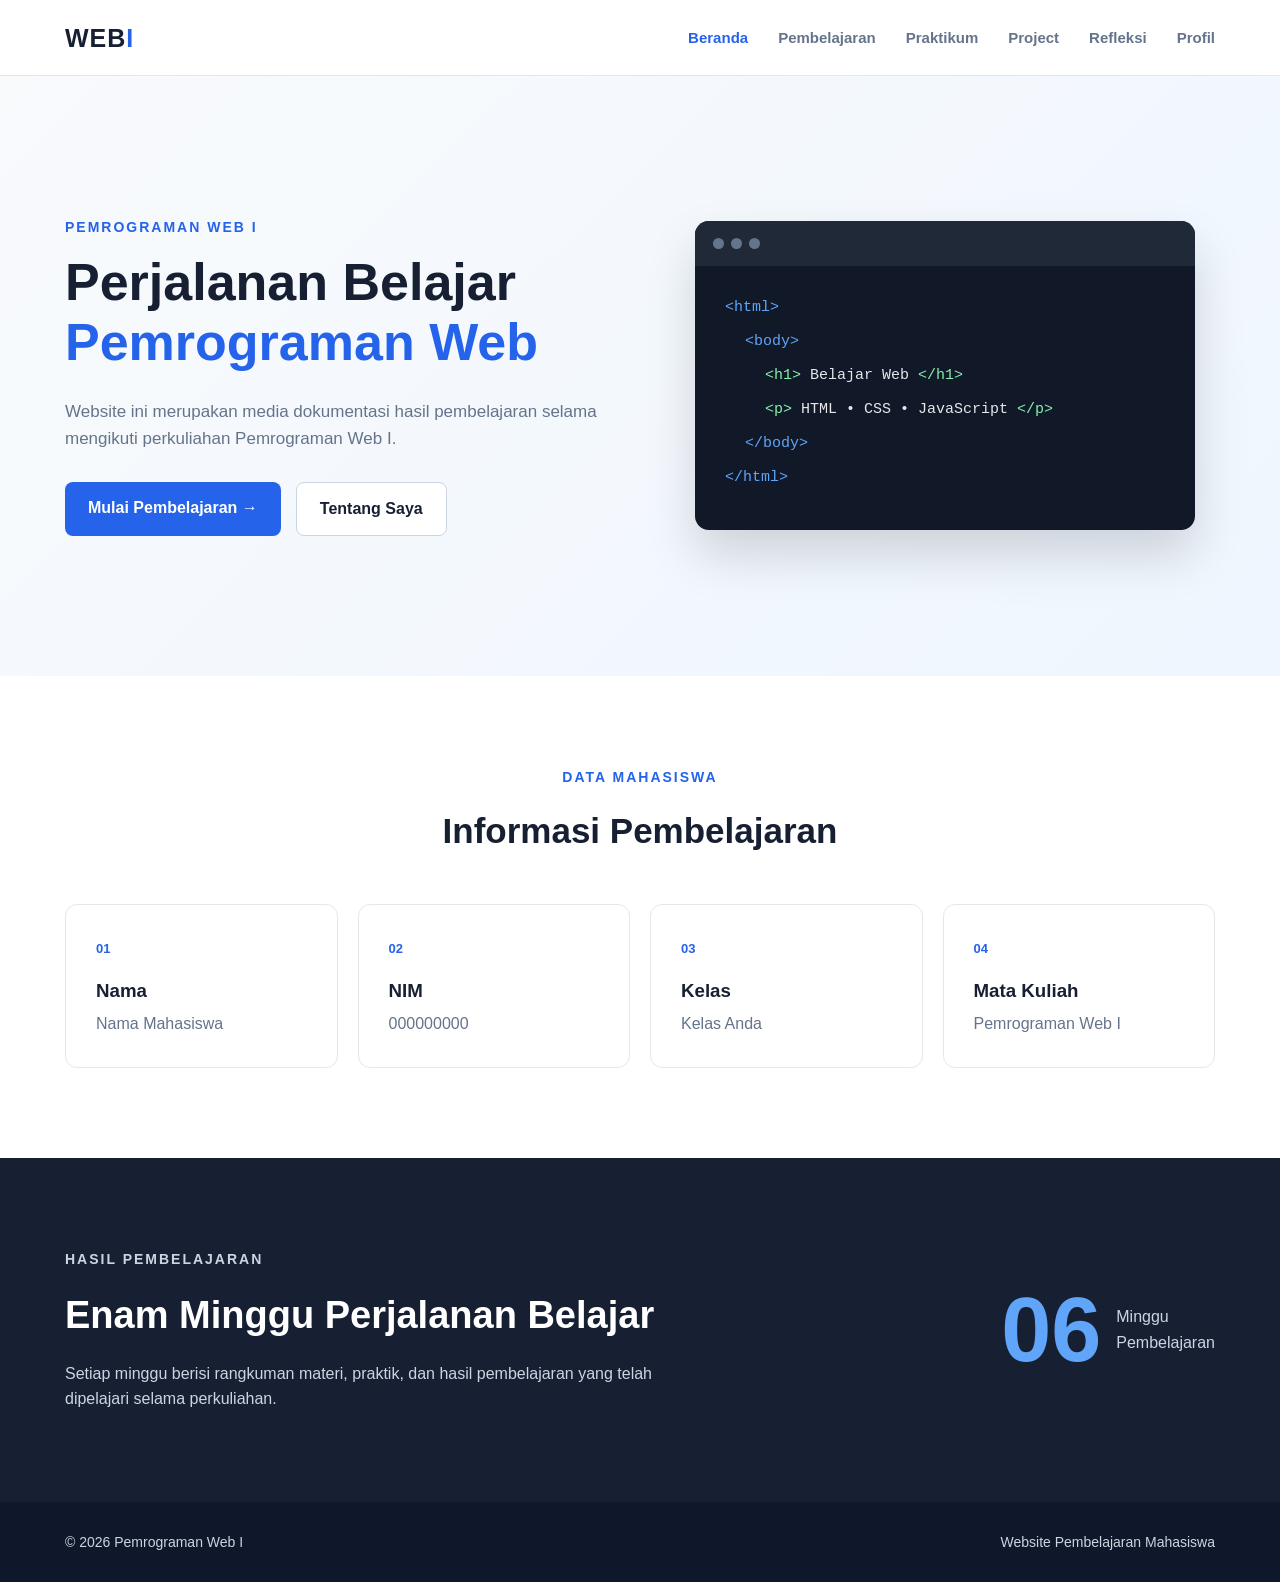
==== index.html @ 3faa7b65 "Add files via upload" ====
<!DOCTYPE html>
<html lang="id">
<head>
    <meta charset="UTF-8">
    <meta name="viewport" content="width=device-width, initial-scale=1.0">

    <title>Pemrograman Web I</title>

    <link rel="stylesheet" href="css/style.css">
</head>

<body>

    <!-- NAVBAR -->
    <header class="navbar">
        <div class="container nav-content">

            <a href="index.html" class="logo">
                WEB<span>I</span>
            </a>

            <nav class="nav-menu" id="navMenu">
                <a href="index.html" class="active">Beranda</a>
                <a href="pembelajaran.html">Pembelajaran</a>
                <a href="praktikum.html">Praktikum</a>
                <a href="project.html">Project</a>
                <a href="refleksi.html">Refleksi</a>
                <a href="profil.html">Profil</a>
            </nav>

            <button class="menu-toggle" id="menuToggle">
                ☰
            </button>

        </div>
    </header>


    <!-- HERO -->
    <main>

        <section class="hero">

            <div class="container hero-content">

                <div class="hero-text">

                    <p class="subtitle">
                        PEMROGRAMAN WEB I
                    </p>

                    <h1>
                        Perjalanan Belajar
                        <span>Pemrograman Web</span>
                    </h1>

                    <p class="hero-description">
                        Website ini merupakan media dokumentasi hasil
                        pembelajaran selama mengikuti perkuliahan
                        Pemrograman Web I.
                    </p>

                    <div class="hero-buttons">
                        <a href="pembelajaran.html" class="btn btn-primary">
                            Mulai Pembelajaran →
                        </a>

                        <a href="profil.html" class="btn btn-secondary">
                            Tentang Saya
                        </a>
                    </div>

                </div>


                <div class="hero-card">

                    <div class="code-window">

                        <div class="window-header">
                            <span></span>
                            <span></span>
                            <span></span>
                        </div>

                        <div class="code-content">

                            <p>
                                <span class="code-blue">&lt;html&gt;</span>
                            </p>

                            <p class="indent">
                                <span class="code-blue">&lt;body&gt;</span>
                            </p>

                            <p class="indent-2">
                                <span class="code-green">
                                    &lt;h1&gt;
                                </span>
                                Belajar Web
                                <span class="code-green">
                                    &lt;/h1&gt;
                                </span>
                            </p>

                            <p class="indent-2">
                                <span class="code-green">
                                    &lt;p&gt;
                                </span>
                                HTML • CSS • JavaScript
                                <span class="code-green">
                                    &lt;/p&gt;
                                </span>
                            </p>

                            <p class="indent">
                                <span class="code-blue">
                                    &lt;/body&gt;
                                </span>
                            </p>

                            <p>
                                <span class="code-blue">
                                    &lt;/html&gt;
                                </span>
                            </p>

                        </div>

                    </div>

                </div>

            </div>

        </section>


        <!-- IDENTITAS -->
        <section class="identity">

            <div class="container">

                <div class="section-title">
                    <p class="subtitle">DATA MAHASISWA</p>

                    <h2>
                        Informasi Pembelajaran
                    </h2>
                </div>


                <div class="identity-grid">

                    <div class="info-card">
                        <span class="info-number">01</span>

                        <h3>Nama</h3>

                        <p>
                            Nama Mahasiswa
                        </p>
                    </div>


                    <div class="info-card">
                        <span class="info-number">02</span>

                        <h3>NIM</h3>

                        <p>
                            000000000
                        </p>
                    </div>


                    <div class="info-card">
                        <span class="info-number">03</span>

                        <h3>Kelas</h3>

                        <p>
                            Kelas Anda
                        </p>
                    </div>


                    <div class="info-card">
                        <span class="info-number">04</span>

                        <h3>Mata Kuliah</h3>

                        <p>
                            Pemrograman Web I
                        </p>
                    </div>

                </div>

            </div>

        </section>


        <!-- RINGKASAN -->
        <section class="overview">

            <div class="container overview-content">

                <div>
                    <p class="subtitle">
                        HASIL PEMBELAJARAN
                    </p>

                    <h2>
                        Enam Minggu Perjalanan Belajar
                    </h2>

                    <p>
                        Setiap minggu berisi rangkuman materi,
                        praktik, dan hasil pembelajaran yang telah
                        dipelajari selama perkuliahan.
                    </p>
                </div>


                <div class="week-number">

                    <strong>06</strong>

                    <span>
                        Minggu<br>
                        Pembelajaran
                    </span>

                </div>

            </div>

        </section>

    </main>


    <!-- FOOTER -->
    <footer>

        <div class="container footer-content">

            <p>
                © 2026 Pemrograman Web I
            </p>

            <p>
                Website Pembelajaran Mahasiswa
            </p>

        </div>

    </footer>


    <script src="js/script.js"></script>

</body>
</html>
---- css/style.css ----
/* =========================
   RESET
========================= */

* {
    margin: 0;
    padding: 0;
    box-sizing: border-box;
}

html {
    scroll-behavior: smooth;
}

body {
    font-family: Arial, Helvetica, sans-serif;
    background: #f8fafc;
    color: #172033;
    line-height: 1.6;
}

a {
    text-decoration: none;
    color: inherit;
}

.container {
    width: 90%;
    max-width: 1150px;
    margin: auto;
}


/* =========================
   NAVBAR
========================= */

.navbar {
    background: white;
    border-bottom: 1px solid #e5e7eb;
    position: sticky;
    top: 0;
    z-index: 1000;
}

.nav-content {
    height: 75px;
    display: flex;
    align-items: center;
    justify-content: space-between;
}

.logo {
    font-size: 25px;
    font-weight: bold;
    letter-spacing: 1px;
}

.logo span {
    color: #2563eb;
}

.nav-menu {
    display: flex;
    gap: 30px;
    align-items: center;
}

.nav-menu a {
    font-size: 15px;
    font-weight: 600;
    color: #64748b;
    transition: 0.3s;
}

.nav-menu a:hover,
.nav-menu a.active {
    color: #2563eb;
}

.menu-toggle {
    display: none;
    border: none;
    background: none;
    font-size: 28px;
    cursor: pointer;
}


/* =========================
   HERO
========================= */

.hero {
    min-height: 600px;
    display: flex;
    align-items: center;
    background: linear-gradient(
        135deg,
        #f8fafc,
        #eff6ff
    );
}

.hero-content {
    display: grid;
    grid-template-columns: 1fr 1fr;
    gap: 70px;
    align-items: center;
}

.subtitle {
    color: #2563eb;
    font-size: 14px;
    font-weight: bold;
    letter-spacing: 2px;
    margin-bottom: 15px;
}

.hero h1 {
    font-size: 52px;
    line-height: 1.15;
    margin-bottom: 25px;
}

.hero h1 span {
    display: block;
    color: #2563eb;
}

.hero-description {
    max-width: 550px;
    color: #64748b;
    font-size: 17px;
    margin-bottom: 30px;
}

.hero-buttons {
    display: flex;
    gap: 15px;
}

.btn {
    padding: 13px 23px;
    border-radius: 8px;
    font-weight: bold;
    display: inline-block;
    transition: 0.3s;
}

.btn-primary {
    background: #2563eb;
    color: white;
}

.btn-primary:hover {
    background: #1d4ed8;
    transform: translateY(-2px);
}

.btn-secondary {
    border: 1px solid #cbd5e1;
    background: white;
}

.btn-secondary:hover {
    border-color: #2563eb;
    color: #2563eb;
}


/* =========================
   CODE CARD
========================= */

.hero-card {
    display: flex;
    justify-content: center;
}

.code-window {
    width: 100%;
    max-width: 500px;
    background: #111827;
    border-radius: 14px;
    overflow: hidden;
    box-shadow: 0 25px 50px rgba(0,0,0,0.15);
}

.window-header {
    height: 45px;
    display: flex;
    align-items: center;
    gap: 7px;
    padding-left: 18px;
    background: #1f2937;
}

.window-header span {
    width: 11px;
    height: 11px;
    border-radius: 50%;
    background: #64748b;
}

.code-content {
    padding: 30px;
    color: #e5e7eb;
    font-family: monospace;
    font-size: 15px;
}

.code-content p {
    margin-bottom: 10px;
}

.indent {
    padding-left: 20px;
}

.indent-2 {
    padding-left: 40px;
}

.code-blue {
    color: #60a5fa;
}

.code-green {
    color: #86efac;
}


/* =========================
   IDENTITY
========================= */

.identity {
    padding: 90px 0;
    background: white;
}

.section-title {
    text-align: center;
    margin-bottom: 45px;
}

.section-title h2 {
    font-size: 35px;
}

.identity-grid {
    display: grid;
    grid-template-columns: repeat(4, 1fr);
    gap: 20px;
}

.info-card {
    padding: 30px;
    border: 1px solid #e5e7eb;
    border-radius: 12px;
    background: #ffffff;
    transition: 0.3s;
}

.info-card:hover {
    transform: translateY(-5px);
    box-shadow: 0 15px 30px rgba(0,0,0,0.08);
}

.info-number {
    color: #2563eb;
    font-size: 13px;
    font-weight: bold;
}

.info-card h3 {
    margin: 15px 0 5px;
}

.info-card p {
    color: #64748b;
}


/* =========================
   OVERVIEW
========================= */

.overview {
    padding: 90px 0;
    background: #172033;
    color: white;
}

.overview-content {
    display: flex;
    justify-content: space-between;
    align-items: center;
    gap: 50px;
}

.overview h2 {
    font-size: 38px;
    margin-bottom: 15px;
}

.overview p {
    color: #cbd5e1;
    max-width: 650px;
}

.week-number {
    display: flex;
    align-items: center;
    gap: 15px;
}

.week-number strong {
    font-size: 90px;
    color: #60a5fa;
    line-height: 1;
}

.week-number span {
    color: #cbd5e1;
}


/* =========================
   FOOTER
========================= */

footer {
    background: #0f172a;
    color: #cbd5e1;
}

.footer-content {
    min-height: 80px;
    display: flex;
    justify-content: space-between;
    align-items: center;
    font-size: 14px;
}


/* =========================
   RESPONSIVE
========================= */

@media (max-width: 900px) {

    .nav-menu {
        position: absolute;
        top: 75px;
        left: 0;
        width: 100%;
        background: white;
        display: none;
        flex-direction: column;
        padding: 25px;
        border-bottom: 1px solid #e5e7eb;
    }

    .nav-menu.show {
        display: flex;
    }

    .menu-toggle {
        display: block;
    }

    .hero-content {
        grid-template-columns: 1fr;
        padding: 70px 0;
    }

    .hero-card {
        order: -1;
    }

    .identity-grid {
        grid-template-columns: repeat(2, 1fr);
    }

    .overview-content {
        flex-direction: column;
        align-items: flex-start;
    }
}


@media (max-width: 600px) {

    .container {
        width: 92%;
    }

    .hero h1 {
        font-size: 38px;
    }

    .hero-description {
        font-size: 15px;
    }

    .hero-buttons {
        flex-direction: column;
    }

    .btn {
        text-align: center;
    }

    .identity-grid {
        grid-template-columns: 1fr;
    }

    .section-title h2 {
        font-size: 28px;
    }

    .overview h2 {
        font-size: 30px;
    }

    .week-number strong {
        font-size: 70px;
    }

    .footer-content {
        flex-direction: column;
        justify-content: center;
        gap: 5px;
        padding: 20px 0;
        text-align: center;
    }

}
/* =========================
   PAGE HEADER
========================= */

.page-header {
    padding: 90px 0;
    background: #eff6ff;
    text-align: center;
}

.page-header h1 {
    font-size: 45px;
    margin-bottom: 15px;
}

.page-header p:last-child {
    color: #64748b;
    max-width: 600px;
    margin: auto;
}


/* =========================
   LEARNING SECTION
========================= */

.learning-section {
    padding: 90px 0;
}

.week-grid {
    display: grid;
    grid-template-columns: repeat(2, 1fr);
    gap: 25px;
}


/* =========================
   WEEK CARD
========================= */

.week-card {
    background: white;
    border: 1px solid #e5e7eb;
    border-radius: 14px;
    padding: 35px;
    transition: 0.3s;
}

.week-card:hover {
    transform: translateY(-6px);
    box-shadow: 0 20px 35px rgba(0,0,0,0.08);
}

.week-top {
    display: flex;
    align-items: center;
    justify-content: space-between;
    margin-bottom: 25px;
}

.week-top span {
    font-size: 42px;
    font-weight: bold;
    color: #2563eb;
}

.week-top small {
    color: #94a3b8;
    font-weight: bold;
    letter-spacing: 2px;
}

.week-card h2 {
    font-size: 25px;
    margin-bottom: 12px;
}

.week-card p {
    color: #64748b;
    margin-bottom: 20px;
}

.tag-container {
    display: flex;
    gap: 8px;
    margin-bottom: 25px;
}

.tag-container span {
    background: #eff6ff;
    color: #2563eb;
    padding: 5px 12px;
    border-radius: 20px;
    font-size: 12px;
    font-weight: bold;
}

.week-link {
    color: #2563eb;
    font-weight: bold;
}

.week-link:hover {
    color: #1d4ed8;
}


/* =========================
   RESPONSIVE WEEK
========================= */

@media (max-width: 700px) {

    .week-grid {
        grid-template-columns: 1fr;
    }

    .page-header {
        padding: 65px 0;
    }

    .page-header h1 {
        font-size: 35px;
    }

}
/* =========================
   DETAIL PAGE
========================= */

.detail-header {
    padding: 70px 0;
    background: #eff6ff;
}

.back-link {
    display: inline-block;
    color: #64748b;
    font-size: 14px;
    font-weight: bold;
    margin-bottom: 40px;
}

.back-link:hover {
    color: #2563eb;
}

.detail-header h1 {
    max-width: 800px;
    font-size: 48px;
    line-height: 1.2;
    margin-bottom: 15px;
}

.detail-header p:last-child {
    max-width: 700px;
    color: #64748b;
    font-size: 17px;
}


/* =========================
   DETAIL LAYOUT
========================= */

.detail-section {
    padding: 80px 0;
}

.detail-layout {
    display: grid;
    grid-template-columns: 1fr 300px;
    gap: 60px;
    align-items: start;
}


/* =========================
   CONTENT
========================= */

.content-block {
    margin-bottom: 60px;
}

.content-block h2 {
    font-size: 27px;
    margin-bottom: 20px;
}

.content-block p {
    color: #475569;
    margin-bottom: 18px;
}

.content-block ul {
    padding-left: 22px;
    color: #475569;
}

.content-block li {
    margin-bottom: 8px;
}


/* =========================
   CODE
========================= */

.code-box {
    background: #111827;
    border-radius: 12px;
    overflow-x: auto;
    margin-top: 20px;
}

.code-box pre {
    padding: 25px;
    color: #e5e7eb;
    font-family: monospace;
    font-size: 14px;
    line-height: 1.7;
}


/* =========================
   RESULT
========================= */

.result-box {
    margin-top: 25px;
    padding: 25px;
    background: #eff6ff;
    border-left: 4px solid #2563eb;
    border-radius: 8px;
}

.result-box strong {
    display: block;
    color: #2563eb;
    margin-bottom: 10px;
}

.result-box p {
    margin: 0;
}


/* =========================
   SIDEBAR
========================= */

.detail-sidebar {
    position: sticky;
    top: 100px;
}

.sidebar-card {
    background: white;
    border: 1px solid #e5e7eb;
    border-radius: 12px;
    padding: 25px;
    margin-bottom: 20px;
}

.sidebar-label {
    color: #2563eb !important;
    font-size: 12px;
    font-weight: bold;
    letter-spacing: 1.5px;
}

.sidebar-card h3 {
    font-size: 23px;
    margin: 10px 0 20px;
}

.sidebar-menu {
    list-style: none;
    padding: 0 !important;
}

.sidebar-menu li {
    padding: 10px 0;
    color: #64748b;
    border-bottom: 1px solid #f1f5f9;
}

.sidebar-menu li.current {
    color: #2563eb;
    font-weight: bold;
}


/* =========================
   WEEK NAVIGATION
========================= */

.week-navigation {
    display: flex;
    justify-content: space-between;
    gap: 15px;
    padding-top: 30px;
    border-top: 1px solid #e5e7eb;
}


/* =========================
   RESPONSIVE DETAIL
========================= */

@media (max-width: 800px) {

    .detail-layout {
        grid-template-columns: 1fr;
    }

    .detail-sidebar {
        position: static;
        order: -1;
    }

    .detail-header h1 {
        font-size: 38px;
    }

}


@media (max-width: 500px) {

    .detail-header {
        padding: 50px 0;
    }

    .detail-header h1 {
        font-size: 32px;
    }

    .detail-section {
        padding: 55px 0;
    }

    .content-block h2 {
        font-size: 23px;
    }

    .week-navigation {
        flex-direction: column;
    }

    .week-navigation .btn {
        width: 100%;
    }

}
/* =========================
   PRAKTIKUM
========================= */

.practice-section {
    padding: 90px 0;
}


.section-intro {
    max-width: 700px;
    margin-bottom: 50px;
}


.section-intro h2 {
    font-size: 34px;
    margin-bottom: 15px;
}


.section-intro p:last-child {
    color: #64748b;
}


/* =========================
   PRACTICE GRID
========================= */

.practice-grid {
    display: grid;
    grid-template-columns: repeat(2, 1fr);
    gap: 25px;
}


/* =========================
   PRACTICE CARD
========================= */

.practice-card {
    display: grid;
    grid-template-columns: 70px 1fr;
    gap: 25px;

    background: white;

    border: 1px solid #e5e7eb;

    border-radius: 14px;

    padding: 30px;

    transition: 0.3s;
}


.practice-card:hover {
    transform: translateY(-5px);

    box-shadow:
        0 18px 35px rgba(0, 0, 0, 0.08);
}


.practice-number {
    font-size: 28px;

    font-weight: bold;

    color: #2563eb;
}


.practice-label {
    font-size: 11px;

    font-weight: bold;

    letter-spacing: 1.5px;

    color: #2563eb;
}


.practice-content h3 {
    font-size: 22px;

    margin: 8px 0 12px;
}


.practice-content p {
    color: #64748b;

    margin-bottom: 18px;
}


.practice-link {
    display: inline-block;

    color: #2563eb;

    font-weight: bold;

    margin-top: 5px;
}


.practice-link:hover {
    color: #1d4ed8;
}



/* =========================
   RESPONSIVE
========================= */

@media (max-width: 750px) {

    .practice-grid {
        grid-template-columns: 1fr;
    }

}


@media (max-width: 500px) {

    .practice-section {
        padding: 60px 0;
    }


    .section-intro h2 {
        font-size: 28px;
    }


    .practice-card {
        grid-template-columns: 1fr;

        gap: 10px;

        padding: 25px;
    }


    .practice-number {
        font-size: 24px;
    }

}
/* =========================
   PROJECT
========================= */

.project-section {
    padding: 90px 0;
}


/* =========================
   MAIN PROJECT
========================= */

.main-project {
    display: grid;

    grid-template-columns: 180px 1fr;

    gap: 50px;

    padding: 50px;

    background: #eff6ff;

    border-radius: 18px;

    margin-bottom: 100px;
}


.project-number {
    font-size: 18px;

    font-weight: bold;

    color: #2563eb;

    letter-spacing: 2px;
}


.project-label {
    font-size: 12px;

    font-weight: bold;

    color: #2563eb;

    letter-spacing: 1.5px;
}


.project-info h2 {
    font-size: 42px;

    line-height: 1.2;

    margin: 10px 0 20px;
}


.project-info p {
    color: #64748b;

    max-width: 700px;

    margin-bottom: 15px;
}


/* =========================
   PROJECT TECHNOLOGY
========================= */

.project-tech {
    display: flex;

    flex-wrap: wrap;

    gap: 10px;

    margin: 25px 0;
}


.project-tech span {
    padding: 7px 14px;

    background: white;

    border-radius: 20px;

    color: #2563eb;

    font-size: 13px;

    font-weight: bold;
}


/* =========================
   PROCESS
========================= */

.project-process {
    margin-bottom: 100px;
}


.process-grid {
    display: grid;

    grid-template-columns:
        repeat(3, 1fr);

    gap: 20px;

    margin-top: 40px;
}


.process-card {
    padding: 30px;

    border: 1px solid #e5e7eb;

    border-radius: 14px;

    background: white;

    transition: 0.3s;
}


.process-card:hover {
    transform: translateY(-5px);

    box-shadow:
        0 15px 30px
        rgba(0, 0, 0, 0.08);
}


.process-card > span {
    display: block;

    color: #2563eb;

    font-size: 25px;

    font-weight: bold;

    margin-bottom: 20px;
}


.process-card h3 {
    font-size: 21px;

    margin-bottom: 10px;
}


.process-card p {
    color: #64748b;
}


/* =========================
   PROJECT RESULT
========================= */

.project-result {
    padding: 60px;

    border: 1px solid #e5e7eb;

    border-radius: 18px;

    background: white;
}


.result-content {
    max-width: 750px;
}


.result-content h2 {
    font-size: 35px;

    line-height: 1.3;

    margin: 10px 0 20px;
}


.result-content > p {
    color: #64748b;

    margin-bottom: 20px;
}


/* =========================
   RESPONSIVE
========================= */

@media (max-width: 850px) {

    .main-project {
        grid-template-columns: 1fr;

        gap: 20px;

        padding: 35px;
    }


    .process-grid {
        grid-template-columns:
            repeat(2, 1fr);
    }


    .project-info h2 {
        font-size: 35px;
    }

}


@media (max-width: 600px) {

    .project-section {
        padding: 60px 0;
    }


    .main-project {
        padding: 25px;
    }


    .process-grid {
        grid-template-columns: 1fr;
    }


    .project-info h2 {
        font-size: 30px;
    }


    .project-result {
        padding: 30px;
    }


    .result-content h2 {
        font-size: 28px;
    }

}
/* =========================
   REFLECTION
========================= */

.reflection-section {
    padding: 90px 0;
}


/* =========================
   INTRO
========================= */

.reflection-intro {
    max-width: 800px;
    margin-bottom: 100px;
}

.reflection-intro h2 {
    font-size: 42px;
    line-height: 1.25;
    margin: 10px 0 25px;
}

.reflection-intro p {
    color: #64748b;
    margin-bottom: 18px;
}


/* =========================
   PROGRESS
========================= */

.reflection-progress {
    margin-bottom: 100px;
}

.progress-grid {
    display: grid;
    grid-template-columns: repeat(3, 1fr);
    gap: 25px;
    margin-top: 40px;
}

.progress-card {
    padding: 30px;

    border: 1px solid #e5e7eb;

    border-radius: 14px;

    background: white;

    transition: 0.3s;
}

.progress-card:hover {
    transform: translateY(-5px);

    box-shadow:
        0 15px 30px
        rgba(0, 0, 0, 0.08);
}

.progress-number {
    display: block;

    color: #2563eb;

    font-size: 25px;

    font-weight: bold;

    margin-bottom: 20px;
}

.progress-card h3 {
    font-size: 23px;
    margin-bottom: 12px;
}

.progress-card p {
    color: #64748b;
}


/* =========================
   REFLECTION COLUMNS
========================= */

.reflection-columns {
    display: grid;

    grid-template-columns:
        repeat(2, 1fr);

    gap: 25px;

    margin-bottom: 100px;
}

.reflection-box {
    padding: 40px;

    border-radius: 16px;

    background: #eff6ff;
}

.reflection-box h2 {
    font-size: 30px;

    margin: 10px 0 20px;
}

.reflection-box p {
    color: #64748b;

    margin-bottom: 18px;
}


/* =========================
   IMPORTANT
========================= */

.important-section {
    padding: 60px;

    background: #111827;

    border-radius: 18px;

    margin-bottom: 100px;
}

.important-content {
    max-width: 800px;
}

.important-content .subtitle {
    color: #60a5fa;
}

.important-content h2 {
    color: white;

    font-size: 38px;

    margin: 10px 0 20px;
}

.important-content p {
    color: #cbd5e1;

    margin-bottom: 18px;
}


/* =========================
   FUTURE
========================= */

.future-section {
    margin-bottom: 30px;
}

.future-grid {
    display: grid;

    grid-template-columns:
        repeat(3, 1fr);

    gap: 25px;

    margin-top: 40px;
}

.future-item {
    padding: 30px;

    border: 1px solid #e5e7eb;

    border-radius: 14px;
}

.future-item span {
    display: block;

    color: #2563eb;

    font-size: 24px;

    font-weight: bold;

    margin-bottom: 20px;
}

.future-item h3 {
    font-size: 21px;

    margin-bottom: 10px;
}

.future-item p {
    color: #64748b;
}


/* =========================
   RESPONSIVE
========================= */

@media (max-width: 800px) {

    .progress-grid {
        grid-template-columns: 1fr;
    }

    .reflection-columns {
        grid-template-columns: 1fr;
    }

    .future-grid {
        grid-template-columns: 1fr;
    }

    .reflection-intro h2 {
        font-size: 35px;
    }

    .important-section {
        padding: 40px 30px;
    }

    .important-content h2 {
        font-size: 32px;
    }

}


@media (max-width: 500px) {

    .reflection-section {
        padding: 60px 0;
    }

    .reflection-intro {
        margin-bottom: 70px;
    }

    .reflection-intro h2 {
        font-size: 30px;
    }

    .reflection-box {
        padding: 30px;
    }

    .important-section {
        padding: 30px 25px;
    }

    .important-content h2 {
        font-size: 28px;
    }

}
/* =========================
   PROFILE
========================= */

.profile-section {
    padding: 90px 0;
}


/* =========================
   PROFILE MAIN
========================= */

.profile-main {
    display: grid;

    grid-template-columns: 220px 1fr;

    gap: 50px;

    align-items: center;

    padding: 50px;

    background: #eff6ff;

    border-radius: 18px;

    margin-bottom: 100px;
}


.profile-avatar {
    width: 180px;

    height: 180px;

    display: flex;

    align-items: center;

    justify-content: center;

    border-radius: 50%;

    background: white;

    border: 5px solid #dbeafe;
}


.profile-avatar span {
    font-size: 42px;

    font-weight: bold;

    color: #2563eb;
}


.profile-info h2 {
    font-size: 40px;

    margin: 10px 0 15px;
}


.profile-info > p {
    color: #64748b;

    max-width: 700px;

    margin-bottom: 25px;
}


/* =========================
   PROFILE DATA
========================= */

.profile-data {
    display: grid;

    grid-template-columns:
        repeat(3, 1fr);

    gap: 20px;
}


.profile-data div {
    display: flex;

    flex-direction: column;

    gap: 6px;
}


.profile-data span {
    font-size: 12px;

    color: #64748b;
}


.profile-data strong {
    font-size: 14px;

    color: #1e293b;
}


/* =========================
   ABOUT
========================= */

.profile-about {
    max-width: 800px;

    margin-bottom: 100px;
}


.profile-about h2 {
    font-size: 38px;

    margin: 10px 0 20px;
}


.profile-about p {
    color: #64748b;

    margin-bottom: 18px;
}


/* =========================
   SKILLS
========================= */

.skill-section {
    margin-bottom: 100px;
}


.skill-grid {
    display: grid;

    grid-template-columns:
        repeat(4, 1fr);

    gap: 20px;

    margin-top: 40px;
}


.skill-card {
    padding: 30px;

    background: white;

    border: 1px solid #e5e7eb;

    border-radius: 14px;

    transition: 0.3s;
}


.skill-card:hover {
    transform: translateY(-5px);

    box-shadow:
        0 15px 30px
        rgba(0, 0, 0, 0.08);
}


.skill-card span {
    display: block;

    color: #2563eb;

    font-size: 24px;

    font-weight: bold;

    margin-bottom: 20px;
}


.skill-card h3 {
    font-size: 21px;

    margin-bottom: 10px;
}


.skill-card p {
    color: #64748b;
}


/* =========================
   CLOSING
========================= */

.profile-closing {
    display: flex;

    align-items: center;

    justify-content: space-between;

    gap: 30px;

    padding: 50px;

    border-radius: 18px;

    background: #111827;
}


.profile-closing h2 {
    color: white;

    font-size: 35px;

    margin: 8px 0 15px;
}


.profile-closing p:last-child {
    color: #cbd5e1;

    max-width: 650px;
}


/* =========================
   RESPONSIVE
========================= */

@media (max-width: 900px) {

    .profile-main {
        grid-template-columns: 1fr;

        text-align: center;

        justify-items: center;
    }


    .profile-info > p {
        margin-left: auto;

        margin-right: auto;
    }


    .profile-data {
        grid-template-columns:
            repeat(2, 1fr);

        text-align: left;
    }


    .skill-grid {
        grid-template-columns:
            repeat(2, 1fr);
    }


    .profile-closing {
        flex-direction: column;

        align-items: flex-start;
    }

}


@media (max-width: 550px) {

    .profile-section {
        padding: 60px 0;
    }


    .profile-main {
        padding: 30px 20px;
    }


    .profile-avatar {
        width: 140px;

        height: 140px;
    }


    .profile-avatar span {
        font-size: 32px;
    }


    .profile-info h2 {
        font-size: 30px;
    }


    .profile-data {
        grid-template-columns: 1fr;
    }


    .skill-grid {
        grid-template-columns: 1fr;
    }


    .profile-closing {
        padding: 35px 25px;
    }


    .profile-closing h2 {
        font-size: 28px;
    }

}
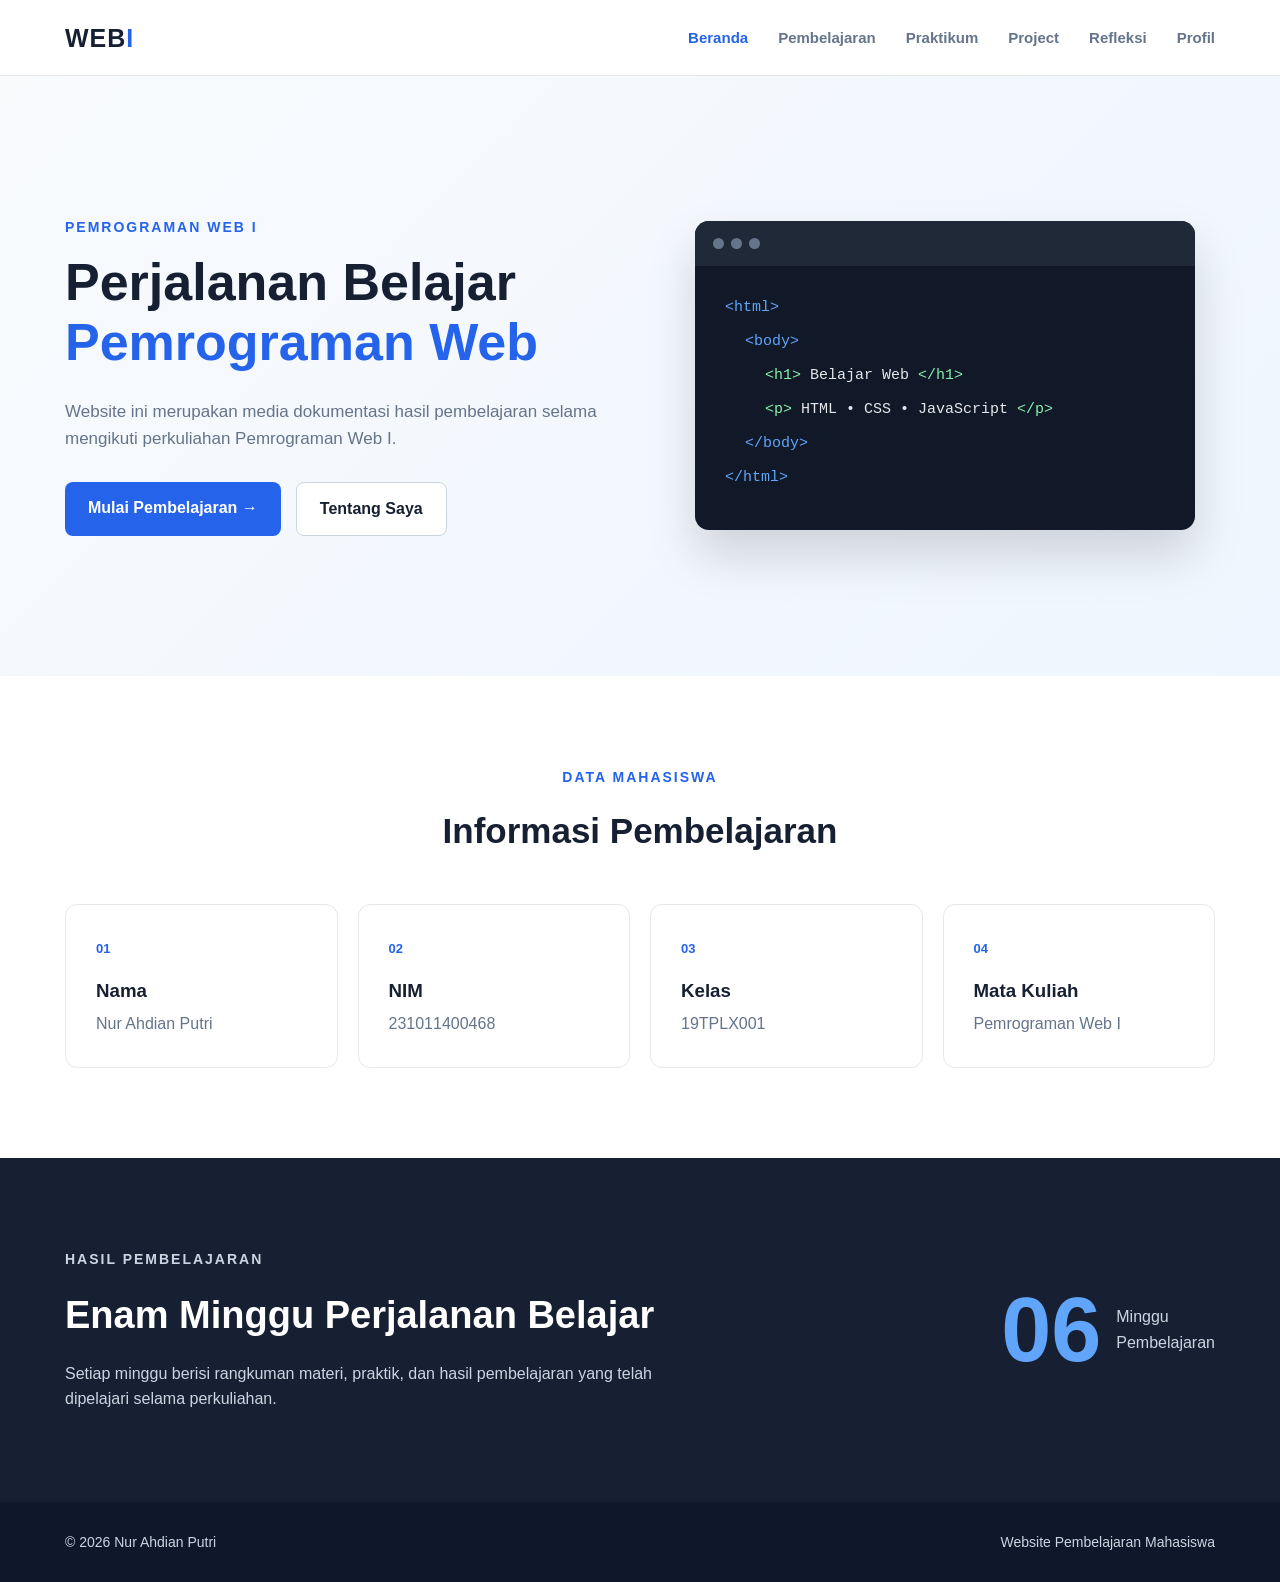
==== commit 82a2379c: "Modify student details in index.html Updated student information in the identity section." ====
--- a/index.html
+++ b/index.html
@@ -158,7 +158,7 @@
                         <h3>Nama</h3>
 
                         <p>
-                            Nama Mahasiswa
+                            Nur Ahdian Putri
                         </p>
                     </div>
 
@@ -169,7 +169,7 @@
                         <h3>NIM</h3>
 
                         <p>
-                            000000000
+                            231011400468
                         </p>
                     </div>
 
@@ -180,7 +180,7 @@
                         <h3>Kelas</h3>
 
                         <p>
-                            Kelas Anda
+                            19TPLX001
                         </p>
                     </div>
 
@@ -248,7 +248,7 @@
         <div class="container footer-content">
 
             <p>
-                © 2026 Pemrograman Web I
+                © 2026 Nur Ahdian Putri
             </p>
 
             <p>
@@ -263,4 +263,4 @@
     <script src="js/script.js"></script>
 
 </body>
-</html>+</html>
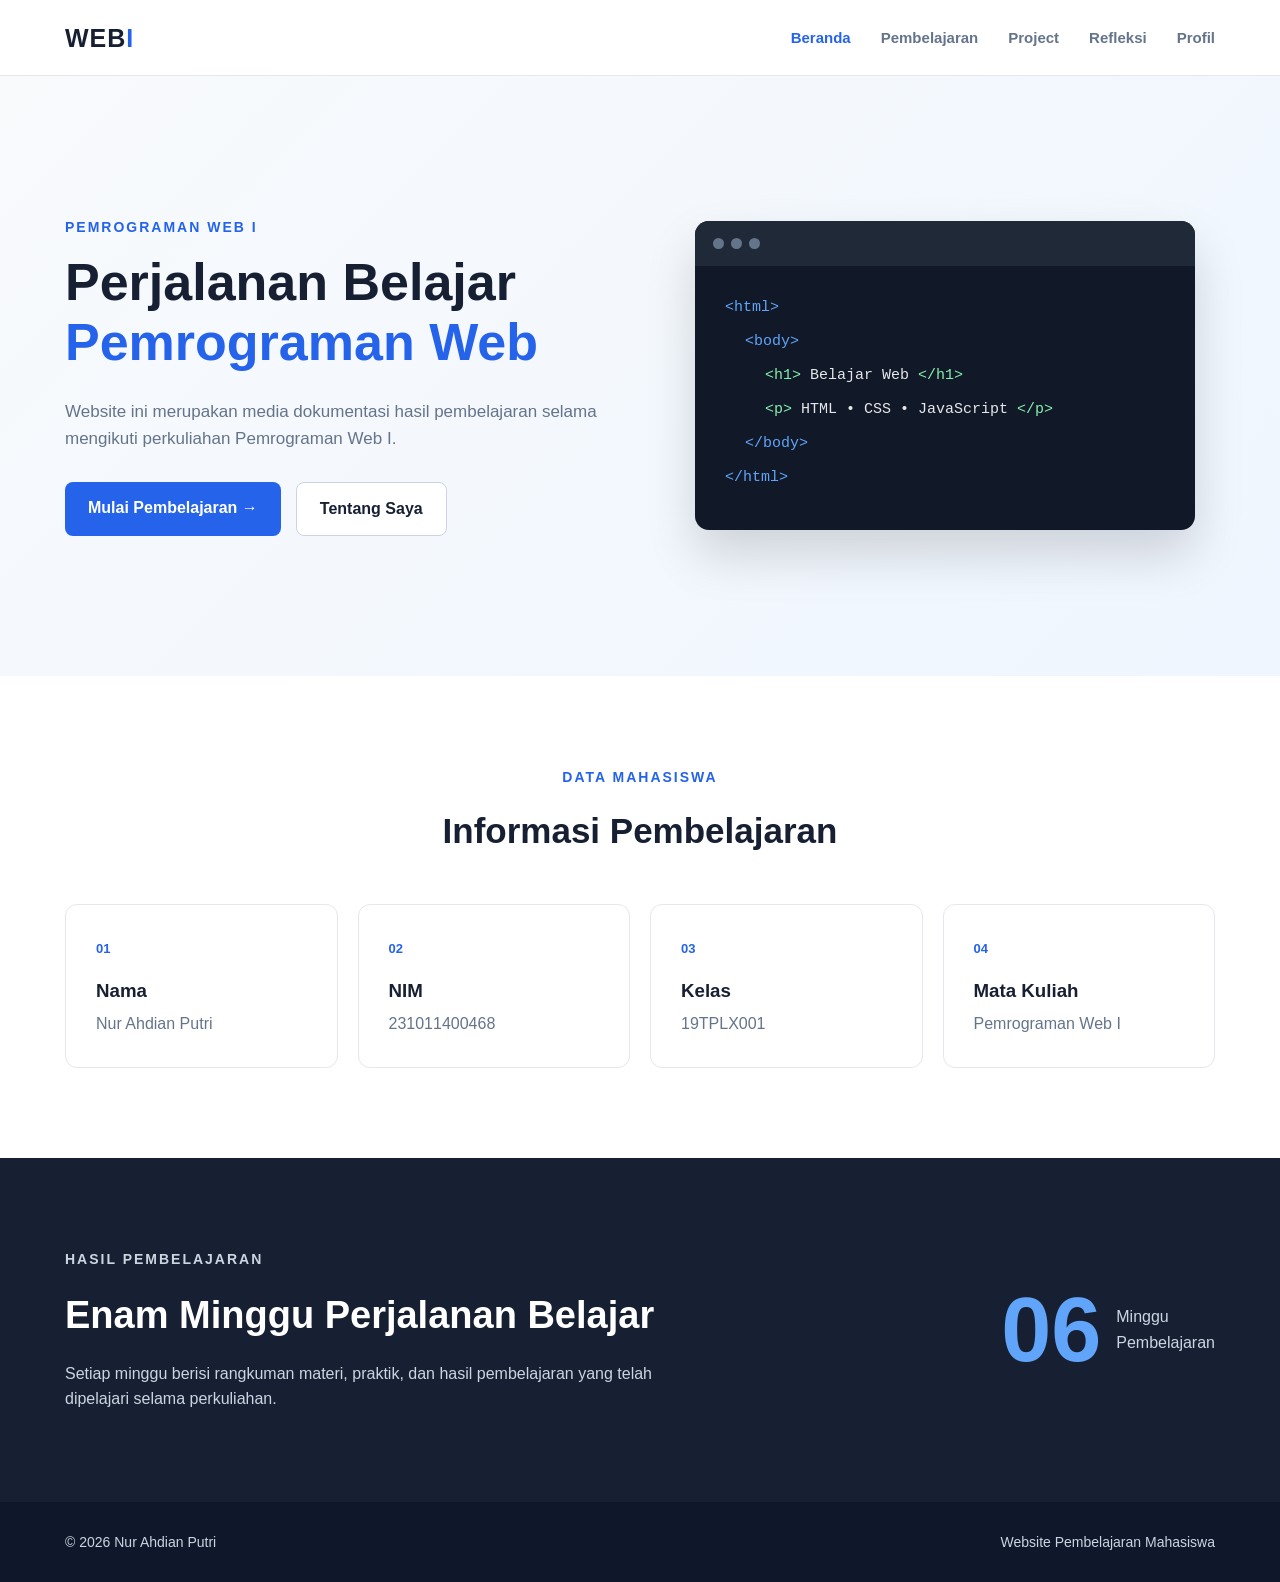
==== commit 572c3aa6: "Restore index.html content" ====
--- a/index.html
+++ b/index.html
@@ -22,7 +22,6 @@
             <nav class="nav-menu" id="navMenu">
                 <a href="index.html" class="active">Beranda</a>
                 <a href="pembelajaran.html">Pembelajaran</a>
-                <a href="praktikum.html">Praktikum</a>
                 <a href="project.html">Project</a>
                 <a href="refleksi.html">Refleksi</a>
                 <a href="profil.html">Profil</a>
